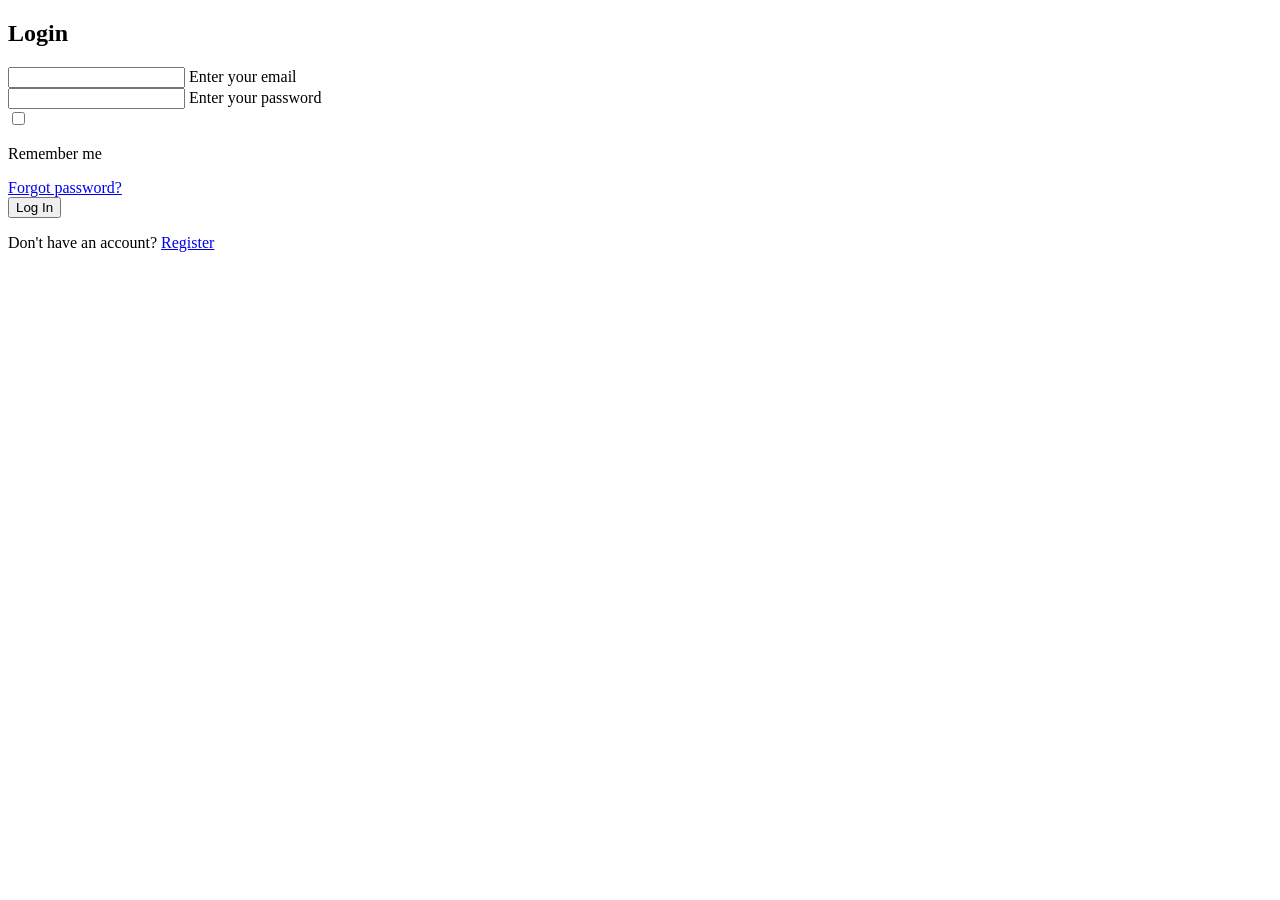
==== index.html @ 79e9e456 "feat: inisialisasi portofolio web" ====
<!DOCTYPE html>

<html>
<head>
  <meta charset="UTF-8">
  <meta name="viewport" content="width=device-width, initial-scale=1.0">
  <title>Our Web</title>
  <link rel="stylesheet" href="gaya.css">
</head>
<body>
  <div class="wrapper">
    <form action="#">
      <h2>Login</h2>
        <div class="input-field">
        <input type="text" required>
        <label>Enter your email</label>
      </div>
      <div class="input-field">
        <input type="password" required>
        <label>Enter your password</label>
      </div>
      <div class="forget">
        <label for="remember">
          <input type="checkbox" id="remember">
          <p>Remember me</p>
        </label>
        <a href="#">Forgot password?</a>
      </div>
      <button type="submit">Log In</button>
      <div class="register">
        <p>Don't have an account? <a href="regis.html">Register</a></p>
      </div>
    </form>
  </div>
</body>
</html>
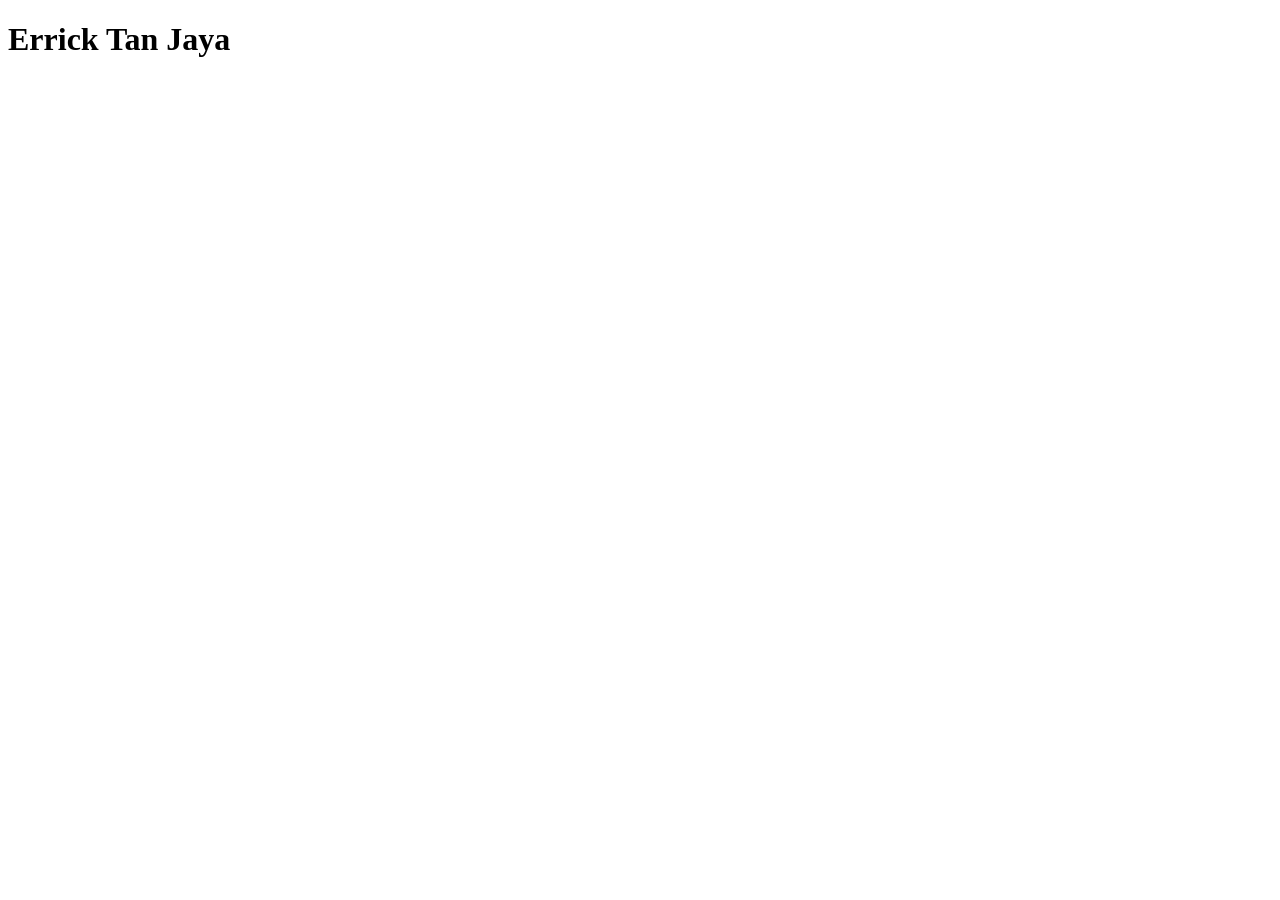
==== commit 0d7c424d: "feat: inisialisasi portofolio web" ====
--- a/index.html
+++ b/index.html
@@ -5,32 +5,11 @@
   <meta charset="UTF-8">
   <meta name="viewport" content="width=device-width, initial-scale=1.0">
   <title>Our Web</title>
-  <link rel="stylesheet" href="gaya.css">
+  <link rel="stylesheet" href="">
 </head>
 <body>
-  <div class="wrapper">
-    <form action="#">
-      <h2>Login</h2>
-        <div class="input-field">
-        <input type="text" required>
-        <label>Enter your email</label>
-      </div>
-      <div class="input-field">
-        <input type="password" required>
-        <label>Enter your password</label>
-      </div>
-      <div class="forget">
-        <label for="remember">
-          <input type="checkbox" id="remember">
-          <p>Remember me</p>
-        </label>
-        <a href="#">Forgot password?</a>
-      </div>
-      <button type="submit">Log In</button>
-      <div class="register">
-        <p>Don't have an account? <a href="regis.html">Register</a></p>
-      </div>
-    </form>
-  </div>
+  <h1>
+    Errick Tan Jaya
+  </h1>
 </body>
 </html>
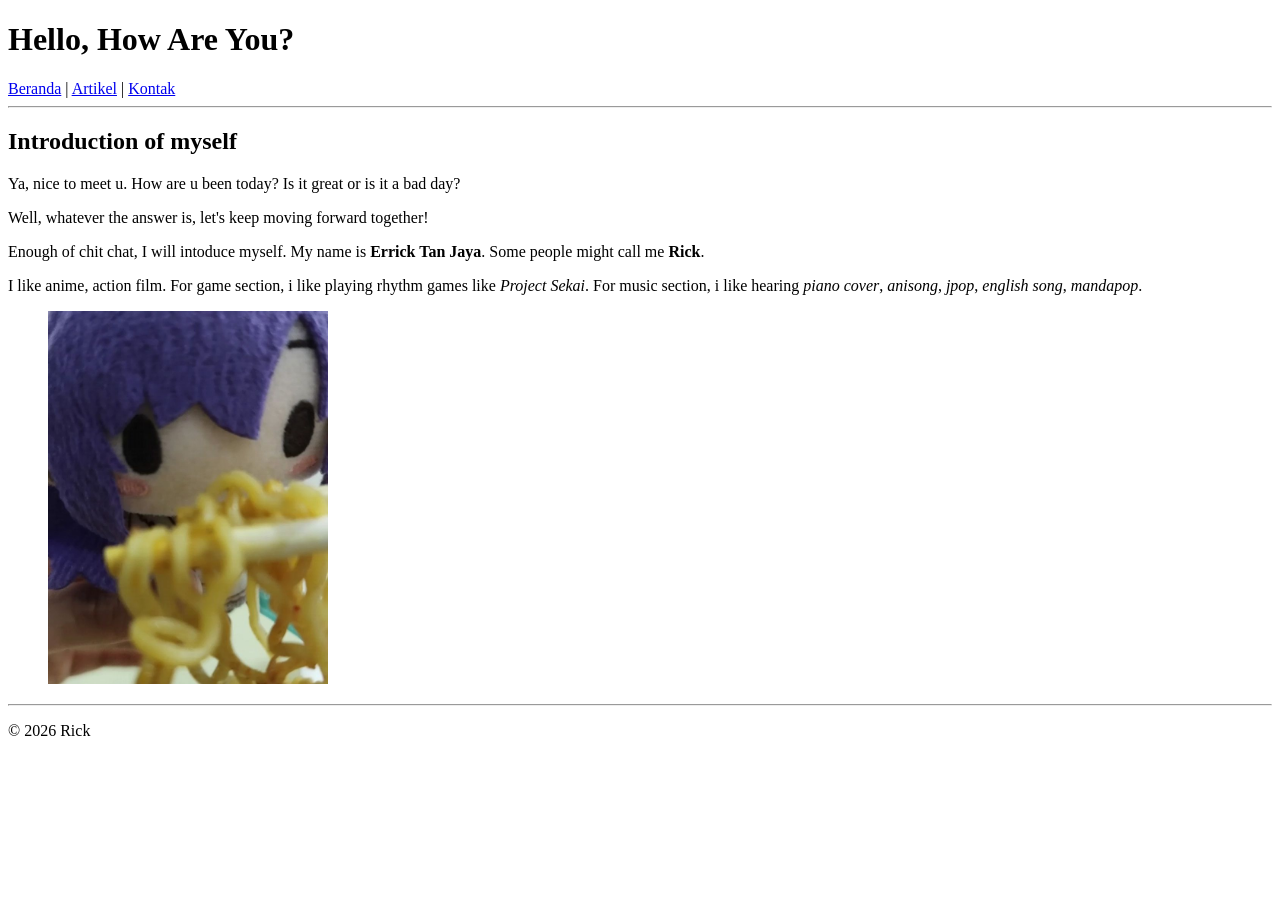
==== commit bbd449bd: "feat: inisialisasi portofolio web" ====
--- a/index.html
+++ b/index.html
@@ -1,15 +1,42 @@
 <!DOCTYPE html>
-
-<html>
+<html lang="en">
 <head>
   <meta charset="UTF-8">
   <meta name="viewport" content="width=device-width, initial-scale=1.0">
-  <title>Our Web</title>
-  <link rel="stylesheet" href="">
+  <title>Rick's Portofolio</title>
 </head>
 <body>
-  <h1>
-    Errick Tan Jaya
-  </h1>
+  <header>
+    <h1>Hello, How Are You?</h1>
+    
+    <nav>
+      <a href="#beranda">Beranda</a> |
+      <a href="#artikel">Artikel</a> |
+      <a href="#kontak">Kontak</a>
+    </nav>
+  </header>
+
+  <hr>
+
+  <main>
+    <article>
+      <h2>Introduction of myself</h2>
+      <p>Ya, nice to meet u. How are u been today? Is it great or is it a bad day?</p>
+      <p>Well, whatever the answer is, let's keep moving forward together!</p>
+      <p>Enough of chit chat, I will intoduce myself. My name is <b>Errick Tan Jaya</b>. Some people might call me <b>Rick</b>.</p>
+      <p>I like anime, action film. For game section, i like playing rhythm games like <i>Project Sekai</i>. For music section, i like hearing <i>piano cover</i>, <i>anisong</i>, <i>jpop</i>, <i>english song</i>, <i>mandapop</i>.</p>
+
+      <figure>
+        <img src="image/mafuyu2.jpeg" alt="Profil Picture" width="280">
+      </figure>
+    </article>
+  </main>
+
+  <hr>
+
+  <footer>
+    <p>&copy; 2026 Rick</p>
+  </footer>
+  
 </body>
 </html>
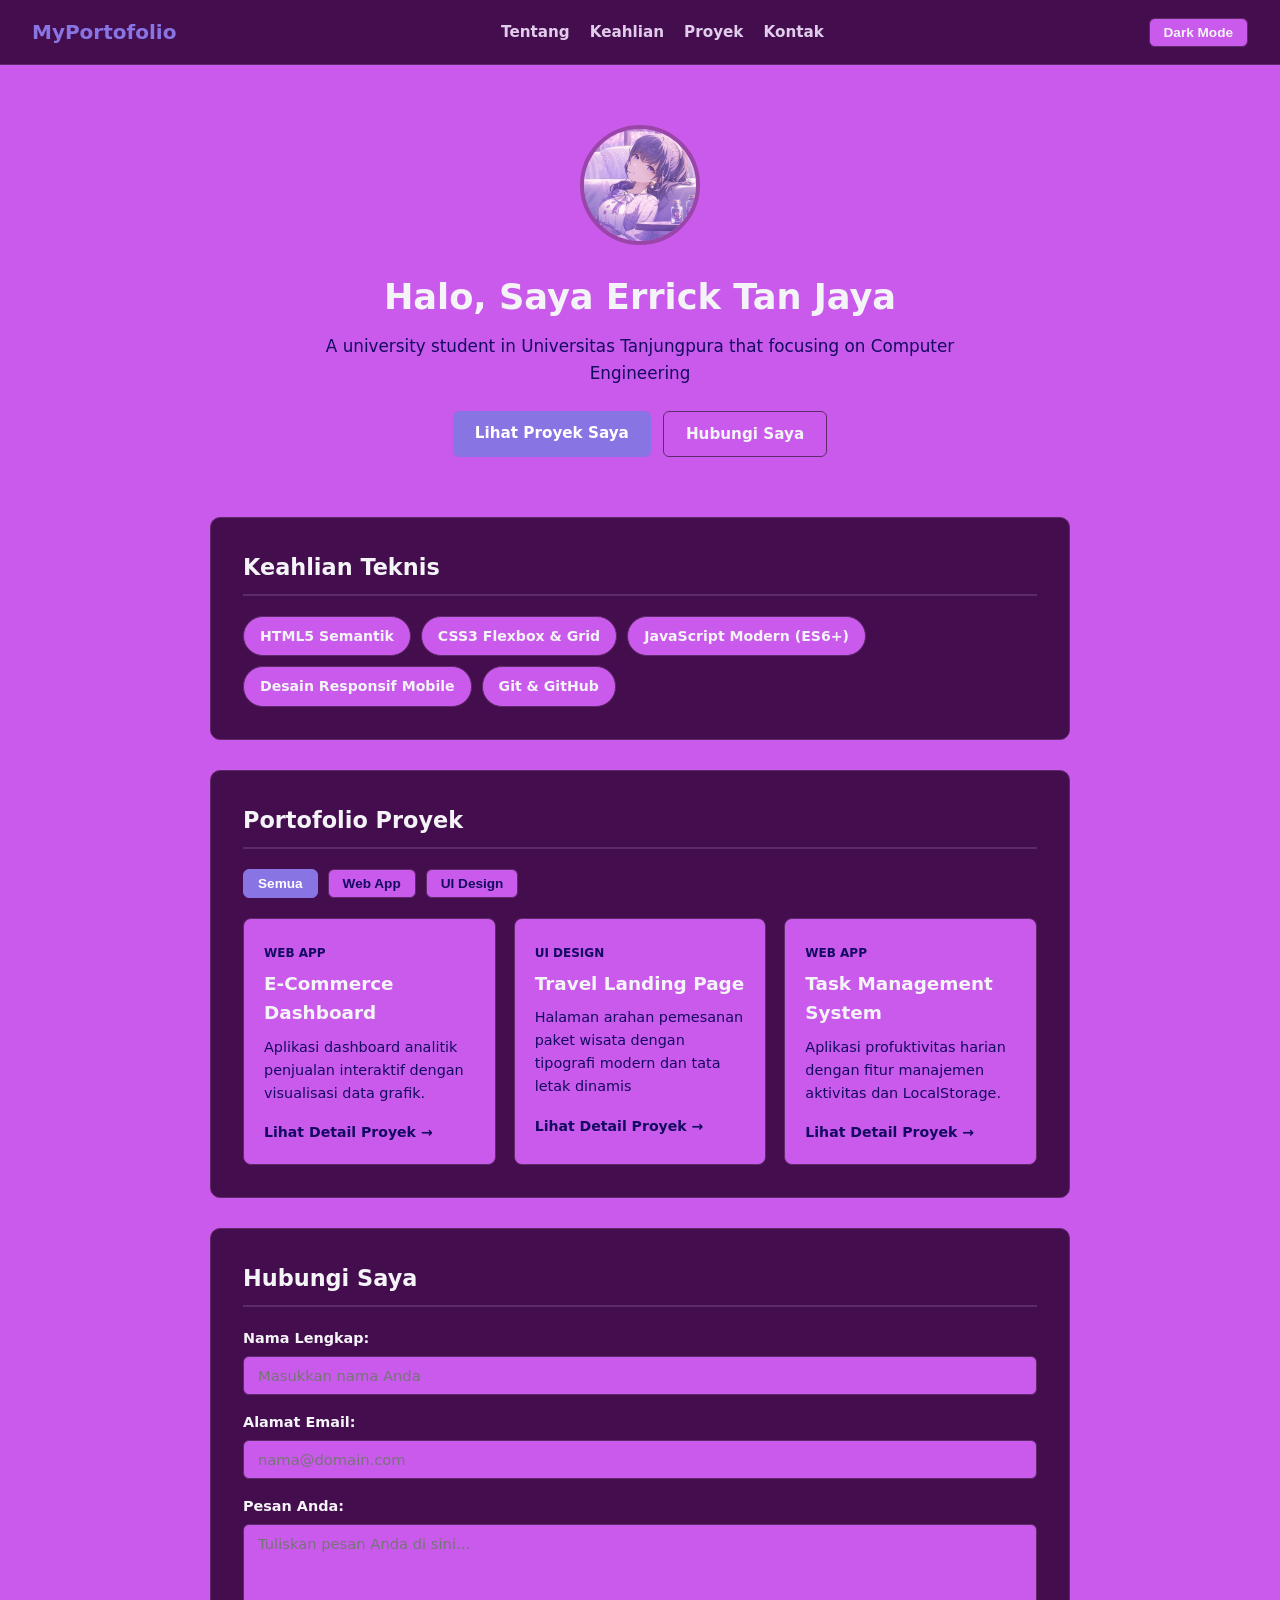
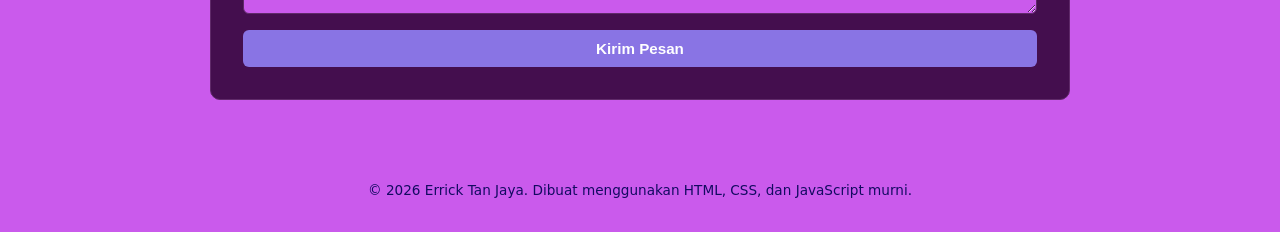
==== commit a085fff5: "feat: inisialisasi portofolio web" ====
--- a/index.html
+++ b/index.html
@@ -1,42 +1,137 @@
 <!DOCTYPE html>
-<html lang="en">
+<html lang="id">
 <head>
   <meta charset="UTF-8">
   <meta name="viewport" content="width=device-width, initial-scale=1.0">
   <title>Rick's Portofolio</title>
+  <link rel="stylesheet" href="style.css">
 </head>
 <body>
-  <header>
-    <h1>Hello, How Are You?</h1>
-    
-    <nav>
-      <a href="#beranda">Beranda</a> |
-      <a href="#artikel">Artikel</a> |
-      <a href="#kontak">Kontak</a>
+  <header class="navbar">
+    <a href="image/mafuyu2.jpeg" class="porto-logo">MyPortofolio</a>
+    <nav class="nav-links">
+      <a href="#about">Tentang</a>
+      <a href="#skills">Keahlian</a>
+      <a href="#projects">Proyek</a>
+      <a href="#contact">Kontak</a>
     </nav>
+    <button id="theme-toggle" class="btn-theme" aria-label="Ganti Tema">Dark Mode</button>
   </header>
 
-  <hr>
+  <section class="hero-section" id="about">
+    <img
+      src="image/mafuyu.jpeg"
+      alt="Foto Profil Errick Tan"
+      class="hero-avatar">
+    <h1 class="hero-title">Halo, Saya Errick Tan Jaya</h1>
+    <p class="hero-subtitle">
+      A university student in Universitas Tanjungpura that focusing on Computer Engineering
+    </p>
+    <div class="hero-actions">
+      <a href="#projects" class="btn btn-primary">Lihat Proyek Saya</a>
+      <a href="#contact" class="btn btn-outline">Hubungi Saya</a>
+    </div>
+  </section>
 
-  <main>
-    <article>
-      <h2>Introduction of myself</h2>
-      <p>Ya, nice to meet u. How are u been today? Is it great or is it a bad day?</p>
-      <p>Well, whatever the answer is, let's keep moving forward together!</p>
-      <p>Enough of chit chat, I will intoduce myself. My name is <b>Errick Tan Jaya</b>. Some people might call me <b>Rick</b>.</p>
-      <p>I like anime, action film. For game section, i like playing rhythm games like <i>Project Sekai</i>. For music section, i like hearing <i>piano cover</i>, <i>anisong</i>, <i>jpop</i>, <i>english song</i>, <i>mandapop</i>.</p>
+  <main class="main-content">
+    <section class="section" id="skills">
+      <h2 class="section-title">Keahlian Teknis</h2>
+      <div class="skills-container">
+        <span class="skill-badge">HTML5 Semantik</span>
+        <span class="skill-badge">CSS3 Flexbox & Grid</span>
+        <span class="skill-badge">JavaScript Modern (ES6+)</span>
+        <span class="skill-badge">Desain Responsif Mobile</span>
+        <span class="skill-badge">Git & GitHub</span>
+      </div>
+    </section>
 
-      <figure>
-        <img src="image/mafuyu2.jpeg" alt="Profil Picture" width="280">
-      </figure>
-    </article>
-  </main>
+    <section class="section" id="projects">
+      <h2 class="section-title">Portofolio Proyek</h2>
 
-  <hr>
+      <div class="filter-wrapper">
+        <button type="button" class="filter-btn active" data-filter="all">Semua</button>
+        <button type="button" class="filter-btn" data-filter="web">Web App</button>
+        <button type="button" class="filter-btn" data-filter="ui">UI Design</button>
+      </div>
 
-  <footer>
-    <p>&copy; 2026 Rick</p>
-  </footer>
-  
+      <div class="projects-grid" id="projects-grid">
+        <article class="project-card" data-category="web">
+          <div class="project-info">
+            <span class="project-tag">Web App</span>
+            <h3 class="project-title">E-Commerce Dashboard</h3>
+            <p class="project-desc">Aplikasi dashboard analitik penjualan interaktif dengan visualisasi data grafik.</p>
+            <a href="#" class="project-link">Lihat Detail Proyek &rarr;</a>
+          </div>
+        </article>
+
+        <article class="project-card" data-category="ui">
+          <div class="project-info">
+            <span class="project-tag">UI Design</span>
+            <h3 class="project-title">Travel Landing Page</h3>
+            <p class="project-desc">Halaman arahan pemesanan paket wisata dengan tipografi modern dan tata letak dinamis</p>
+            <a href="#" class="project-link">Lihat Detail Proyek &rarr;</a>
+          </div>
+        </article>
+
+
+        <article class="project-card" data-category="web">
+          <div class="project-info">
+            <span class="project-tag">Web App</span>
+            <h3 class="project-title">Task Management System</h3>
+            <p class="project-desc">Aplikasi profuktivitas harian dengan fitur manajemen aktivitas dan LocalStorage.</p>
+            <a href="#" class="project-link">Lihat Detail Proyek &rarr;</a>
+            </div>
+        </article>
+      </div>
+    </section>
+
+  <section class="section" id="contact">
+    <h2 class="section-title">Hubungi Saya</h2>
+    <form id="contact-form" class="contact-form">
+      <div class="form-group">
+        <label for="sender-name">Nama Lengkap:</label>
+        <input
+        type="text"
+        id="sender-name"
+        class="form-input"
+        placeholder="Masukkan nama Anda"
+        required>
+      </div>
+
+      <div class="form-group">
+        <label for="sender-email">Alamat Email:</label>
+        <input
+        type="email"
+        id="sender-email"
+        class="form-input"
+        placeholder="nama@domain.com"
+        required>
+      </div>
+
+      <div class="form-group">
+        <label for="sender-massage">Pesan Anda:</label>
+        <textarea
+        id="sender-massage"
+        class="form-textarea"
+        rows="4"
+        placeholder="Tuliskan pesan Anda di sini..."
+        required></textarea>
+      </div>
+
+      <button type="submit" id="btn-submit" class="btn btn-primary">
+        Kirim Pesan
+      </button>
+    </form>
+
+    <div id="form-feedback" class="form-feedback" style="display:none;"></div>
+  </section>
+</main>
+
+<footer class="main-footer">
+  <p>&copy; 2026 Errick Tan Jaya. Dibuat menggunakan HTML, CSS, dan JavaScript murni.</p>
+</footer>
+
+<script src="app.js"></script>
+
 </body>
 </html>
--- a/style.css
+++ b/style.css
@@ -0,0 +1,340 @@
+* {
+    margin: 0;
+    padding: 0;
+    box-sizing: border-box;
+}
+
+:root {
+    --bg-body: #ca5aec;
+    --bg-card: #440e4e;
+    --text-main: #e1cdeb;
+    --text-heading: #f4f4f8;
+    --text-muted: #130a61;
+    --primary: #8974e4;
+    --primary-hover: #1d4ed8;
+    --border: #5f2a69;
+    --pic-border: #9a46a8;
+    --shadow: #0 4px 6px -1px rgba(0, 0, 0, 0.07);
+}
+
+body.dark-theme {
+    --bg-body: #0f172a;
+    --bg-card: #1e293b;
+    --text-main: #cbd5e1;
+    --text-heading: #f8fafc;
+    --text-muted: #94a3b8;
+    --border: #334155;
+    --shadow: 0 4px 6px -1px rgba(0, 0, 0, 0.3);
+}
+
+body {
+    font-family: 'Segoe UI', system-ui, sans-serif;
+    background-color: var(--bg-body);
+    color: var(--text-main);
+    line-height: 1.6;
+    transition: background-color 0.3s ease, color 0.3s ease;
+}
+
+.navbar {
+    display: flex;
+    justify-content: space-between;
+    align-items: center;
+    padding: 16px 32px;
+    background: var(--bg-card);
+    border-bottom: 1px solid var(--border);
+    position: sticky;
+    top: 0;
+    z-index: 100;
+}
+
+.porto-logo {
+    font-size: 1.25rem;
+    font-weight: 800;
+    color: var(--primary);
+    text-decoration: none;
+}
+
+.nav-links {
+    display: flex;
+    gap: 20px;
+}
+
+.nav-links a {
+    text-decoration: none;
+    color: var(--text-main);
+    font-weight: 600;
+    font-size: 0.95rem;
+    transition: color 0.2s;
+}
+
+.nav-links a:hover {
+    color: var(--primary);
+}
+
+.btn-theme {
+    padding: 6px 14px;
+    border-radius: 6px;
+    font-size: 0.85rem;
+    font-weight: 600;
+    background: var(--bg-body);
+    color: var(--text-heading);
+    border: 1px solid var(--border);
+    cursor: pointer;
+    transition: all 0.2s;
+}
+
+.btn-theme:hover {
+    border-color: var(--primary);
+    color: var(--primary)
+}
+
+.hero-section {
+    text-align: center;
+    padding: 60px 20px 40px 20px;
+    max-width: 720px;
+    margin: 0 auto;
+}
+
+.hero-avatar {
+    width: 120px;
+    height: 120px;
+    border-radius: 50%;
+    object-fit: cover;
+    border: 4px solid var(--pic-border);
+    margin-bottom: 16px;
+}
+
+.hero-title {
+    font-size: 2.2rem;
+    color: var(--text-heading);
+    font-weight: 800;
+    margin-bottom: 8px;
+}
+
+.hero-subtitle {
+    font-size: 1.05rem;
+    color: var(--text-muted);
+    margin-bottom: 24px;
+}
+
+.hero-actions {
+    display: flex;
+    justify-content: center;
+    gap: 12px;
+}
+
+.btn {
+    display: inline-block;
+    padding: 10px 22px;
+    border-radius: 6px;
+    font-size: 0.95rem;
+    font-weight: 600;
+    text-decoration: none;
+    cursor: pointer;
+    border: none;
+    transition: all 0.2s ease;
+}
+
+.btn-primary {
+    background-color: var(--primary);
+    color: #ffffff;
+}
+
+.btn-primary:hover {
+    background-color: var(--primary-hover);
+}
+
+.btn-outline {
+    background-color: transparent;
+    color: var(--text-heading);
+    border: 1px solid var(--border);
+}
+
+.btn-outline:hover {
+    border-color: var(--primary);
+    color: var(--primary);
+}
+
+.main-content {
+    max-width: 900px;
+    margin: 0 auto;
+    padding: 20px;
+}
+
+.section {
+    background: var(--bg-card);
+    border: 1px solid var(--border);
+    border-radius: 10px;
+    padding: 32px;
+    margin-bottom: 30px;
+    box-shadow: var(--shadow);
+}
+
+.section-title {
+    font-size: 1.4rem;
+    color: var(--text-heading);
+    margin-bottom: 20px;
+    padding-bottom: 8px;
+    border-bottom: 2px solid var(--border);
+}
+
+.skills-container {
+    display: flex;
+    flex-wrap: wrap;
+    gap: 10px;
+}
+
+.skill-badge {
+    background: var(--bg-body);
+    border: 1px solid var(--border);
+    color: var(--text-heading);
+    padding: 8px 16px;
+    border-radius: 20px;
+    font-size: 0.88rem;
+    font-weight: 600;
+}
+
+.filter-wrapper {
+    display: flex;
+    gap: 10px;
+    margin-bottom: 20px;
+}
+
+.filter-btn {
+    padding: 6px 14px;
+    border-radius: 6px;
+    font-size: 0.85rem;
+    font-weight: 600;
+    background: var(--bg-body);
+    color: var(--text-muted);
+    border: 1px solid var(--border);
+    cursor: pointer;
+    transition: all 0.2s;
+}
+
+.filter-btn.active, .filter-btn:hover {
+    background: var(--primary);
+    color: #ffffff;
+    border-color: var(--primary);
+}
+
+.projects-grid {
+    display: grid;
+    grid-template-columns: repeat(auto-fit, minmax(250px, 1fr));
+    gap: 18px;
+}
+
+.project-card {
+    background: var(--bg-body);
+    border: 1px solid var(--border);
+    border-radius: 8px;
+    padding: 20px;
+    transition: transform 0.2s ease, box0shadow 0.2s ease;
+}
+
+.project-card:hover {
+    transform: translateY(-3px);
+    box-shadow: var(--shadow);
+}
+
+.project-tag {
+    display: inline-block;
+    font-size: 0.75rem;
+    font-weight: 700;
+    text-transform: uppercase;
+    color: var(--text-muted);
+    margin-bottom: 6px;
+}
+
+.project-title {
+    font-size: 1.15rem;
+    color: var(--text-heading);
+    margin-bottom: 8px;
+}
+
+.project-desc {
+    font-size: 0.9rem;
+    color: var(--text-muted);
+    margin-bottom: 14px;
+}
+
+.project-link {
+    font-size: 0.88rem;
+    font-weight: 600;
+    color: var(--text-muted);
+    text-decoration: none;
+}
+
+.project-link:hover {
+    text-decoration: underline;
+}
+
+.contact-form {
+    display: flex;
+    flex-direction: column;
+    gap: 16px;
+}
+
+.form-group {
+    display: flex;
+    flex-direction: column;
+    gap: 6px;
+}
+
+.form-group label {
+    font-size: 0.9rem;
+    font-weight: 600;
+    color: var(--text-heading);
+}
+
+.form-input, .form-textarea {
+    padding: 10px 14px;
+    border-radius: 6px;
+    font-size: 0.92rem;
+    border: 1px solid var(--border);
+    background: var(--bg-body);
+    color: var(--text-heading);
+    font-family: inherit;
+}
+
+.form-input:focus, .form-textarea:focus {
+    outline: none;
+    border-color: var(--primary);
+}
+
+.form-feedback {
+    margin-top: 16px;
+    padding: 12px 16px;
+    border-radius: 6px;
+    font-size: 0.9rem;
+    background-color: #dcfce7;
+    color: #166534;
+    border: 1px solid #86efac;
+}
+
+.main-footer {
+    text-align: center;
+    padding: 30px 20px;
+    color: var(--text-muted);
+    font-size: 0.85rem;
+}
+
+@media (max-width: 768px) {
+    .navbar{
+        flex-direction: column;
+        gap: 12px;
+        padding: 14px 20px;
+    }
+
+    .nav-links {
+        gap: 14px;
+    }
+
+    .hero-title {
+        font-size: 1.8rem;
+    }
+
+    .section {
+        padding: 20px 16px;
+    }
+}
